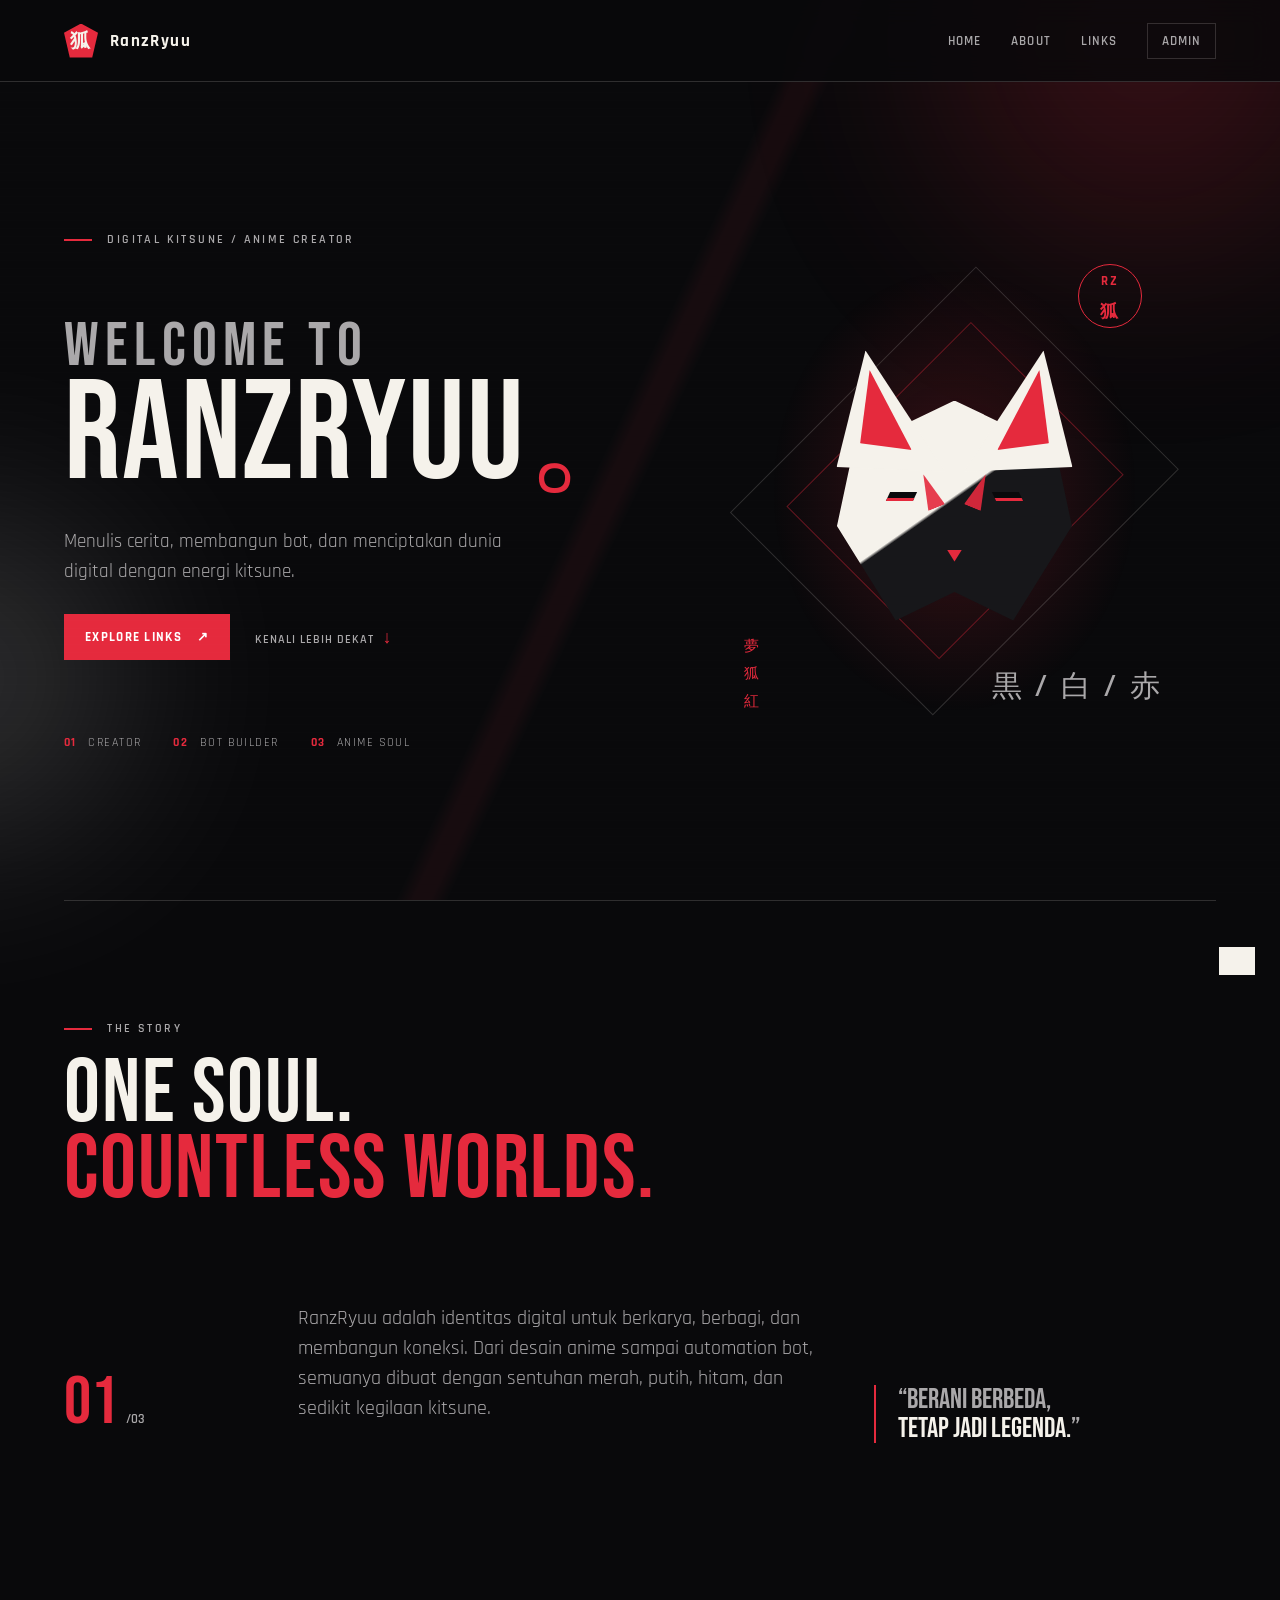
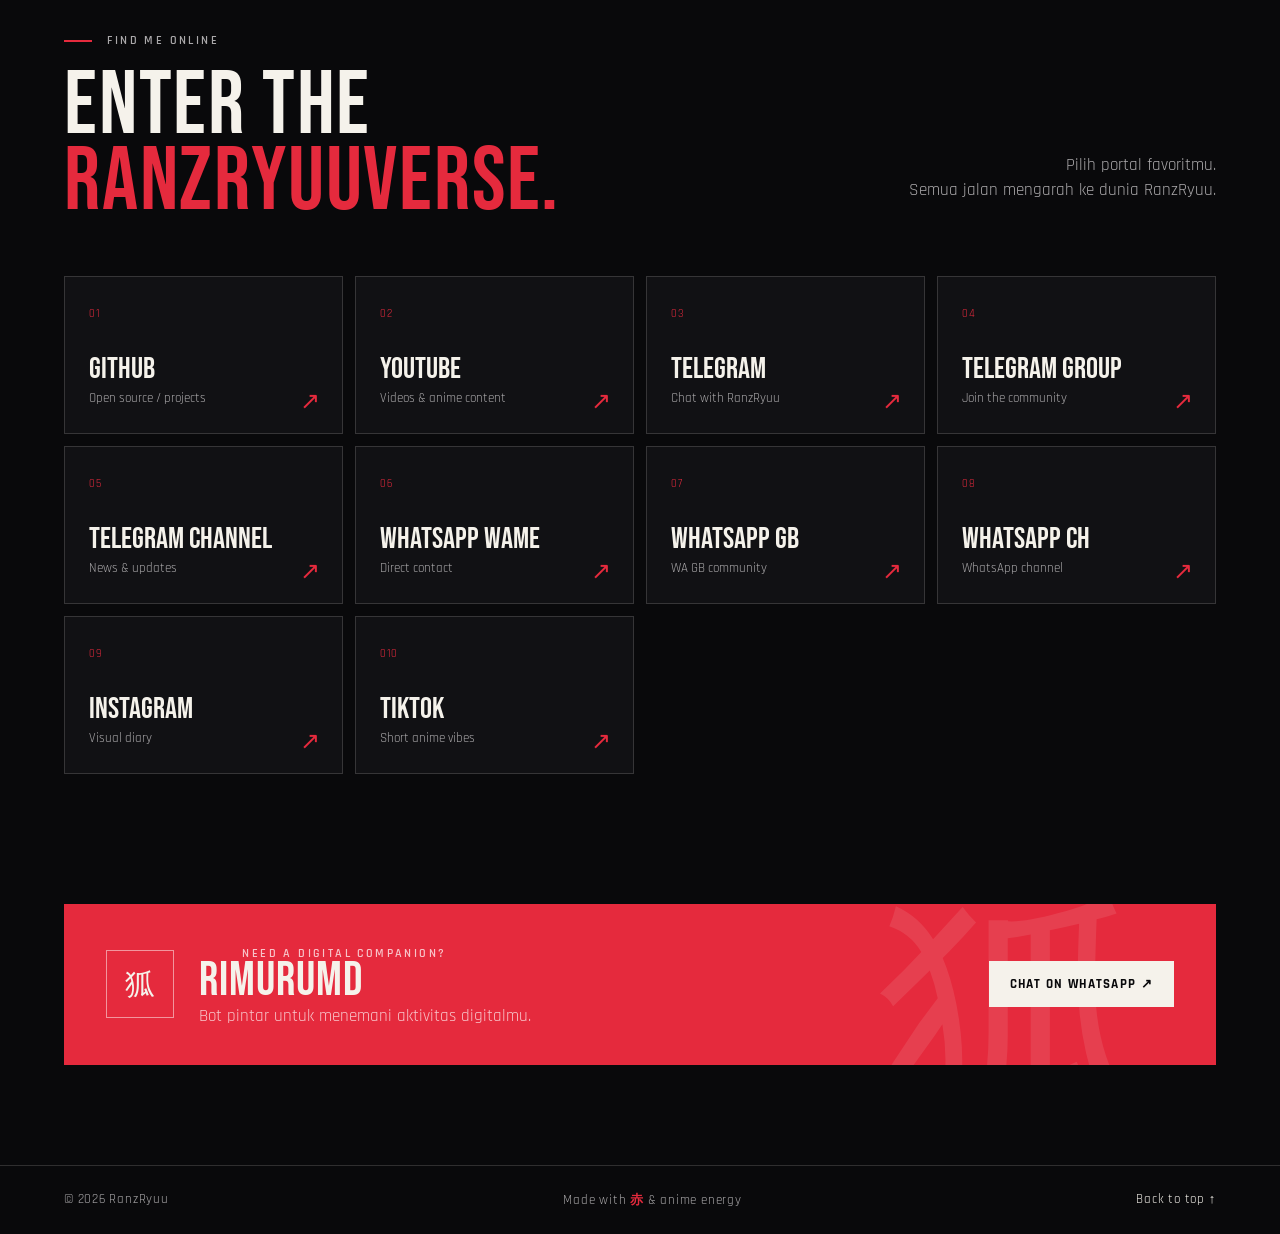
==== index.html @ b87f6af0 "Fix asset paths for admin route" ====
<!doctype html>
<html lang="id">
<head>
  <meta charset="UTF-8" />
  <meta name="viewport" content="width=device-width, initial-scale=1.0" />
  <meta name="theme-color" content="#0b0b0d" />
  <meta name="description" content="Portfolio RanzRyuu — anime creator, bot builder, and digital kitsune." />
  <title>RanzRyuu — Portfolio</title>
  <link rel="preconnect" href="https://fonts.googleapis.com" />
  <link rel="preconnect" href="https://fonts.gstatic.com" crossorigin />
  <link href="https://fonts.googleapis.com/css2?family=Bebas+Neue&family=Rajdhani:wght@400;500;600;700&display=swap" rel="stylesheet" />
  <link rel="stylesheet" href="/style.css" />
</head>
<body>
  <div class="ambient ambient-one"></div>
  <div class="ambient ambient-two"></div>
  <header class="site-header">
    <a class="brand" href="#home" aria-label="RanzRyuu home"><span class="brand-mark">狐</span><span data-bind="name">RanzRyuu</span></a>
    <nav class="nav-links" aria-label="Navigasi utama">
      <a href="#home">Home</a><a href="#about">About</a><a href="#links">Links</a>
      <a class="admin-link" href="/ranzryuuxxnx/adminih">Admin</a>
    </nav>
    <button class="menu-toggle" type="button" aria-label="Buka menu">☰</button>
  </header>

  <main>
    <section id="home" class="hero section-shell">
      <div class="hero-copy">
        <p class="eyebrow"><span></span> Digital Kitsune / Anime Creator</p>
        <h1><span class="thin">WELCOME TO</span><br /><strong data-bind="name">RanzRyuu</strong><em>。</em></h1>
        <p class="hero-description" data-bind="tagline">Menulis cerita, membangun bot, dan menciptakan dunia digital dengan energi kitsune.</p>
        <div class="hero-actions"><a class="button button-red" href="#links">Explore Links <span>↗</span></a><a class="text-link" href="#about">Kenali lebih dekat <span>↓</span></a></div>
        <div class="hero-meta"><span><b>01</b> Creator</span><span><b>02</b> Bot Builder</span><span><b>03</b> Anime Soul</span></div>
      </div>
      <div class="hero-art" aria-label="Ilustrasi kitsune abstrak">
        <div class="seal">RZ<br /><small>狐</small></div>
        <div class="fox-head"><div class="ear ear-left"></div><div class="ear ear-right"></div><div class="fox-face"><span class="eye eye-left"></span><span class="eye eye-right"></span><span class="nose"></span><span class="mark mark-left"></span><span class="mark mark-right"></span></div></div>
        <div class="vertical-jp">夢 · 狐 · 紅</div>
        <div class="art-caption">黒 / 白 / 赤</div>
      </div>
    </section>

    <section id="about" class="about section-shell">
      <div class="section-heading"><p class="eyebrow"><span></span> The story</p><h2>ONE SOUL.<br /><span>COUNTLESS WORLDS.</span></h2></div>
      <div class="about-grid"><div class="about-number">01<span>/03</span></div><p data-bind="bio">RanzRyuu adalah identitas digital untuk berkarya, berbagi, dan membangun koneksi. Dari desain anime sampai automation bot, semuanya dibuat dengan sentuhan merah, putih, hitam, dan sedikit kegilaan kitsune.</p><div class="quote">“Berani berbeda,<br /><strong>tetap jadi legenda.</strong>”</div></div>
    </section>

    <section id="links" class="links-section section-shell"><div class="section-heading split-heading"><div><p class="eyebrow"><span></span> Find me online</p><h2>ENTER THE<br /><span>RANZRYUUVERSE.</span></h2></div><p class="section-note">Pilih portal favoritmu.<br />Semua jalan mengarah ke dunia RanzRyuu.</p></div><div id="platform-grid" class="platform-grid"></div></section>

    <section class="bot-card section-shell"><div class="bot-icon">狐</div><div><p class="eyebrow"><span></span> Need a digital companion?</p><h2 data-bind="botName">RimuruMD</h2><p data-bind="botDescription">Bot pintar untuk menemani aktivitas digitalmu.</p></div><a id="bot-link" class="button button-white" href="https://wa.me/60xxxxxx" target="_blank" rel="noopener">Chat on WhatsApp ↗</a></section>
  </main>

  <footer class="site-footer"><span>© <span id="year"></span> <span data-bind="name">RanzRyuu</span></span><span>Made with <b>赤</b> & anime energy</span><a href="#home">Back to top ↑</a></footer>
  <div id="toast" class="toast" role="status"></div>
  <script src="/script.js"></script>
</body>
</html>
---- style.css ----
@import url('https://fonts.googleapis.com/css2?family=Bebas+Neue&family=Rajdhani:wght@400;500;600;700&display=swap');
:root{--black:#09090b;--black-2:#111114;--white:#f5f2eb;--muted:#aaa8aa;--red:#e52a3d;--red-dark:#9f1729;--line:rgba(245,242,235,.16);--display:'Bebas Neue',Impact,sans-serif;--body:'Rajdhani',Arial,sans-serif}*{box-sizing:border-box}html{scroll-behavior:smooth}body{margin:0;background-color:var(--black);background-image:linear-gradient(rgba(9,9,11,.82),rgba(9,9,11,.92)),var(--wallpaper);background-size:cover;background-position:center;background-attachment:fixed;color:var(--white);font-family:var(--body);font-size:17px;overflow-x:hidden}body:before{content:"";position:fixed;inset:0;pointer-events:none;opacity:.12;background-image:linear-gradient(115deg,transparent 0 48%,rgba(229,42,61,.5) 49% 50%,transparent 51%),repeating-linear-gradient(0deg,transparent 0 7px,rgba(255,255,255,.04) 8px);mix-blend-mode:screen}.ambient{position:fixed;z-index:-1;border-radius:50%;filter:blur(110px);opacity:.2;pointer-events:none}.ambient-one{width:420px;height:420px;background:var(--red);top:-170px;right:-80px}.ambient-two{width:300px;height:300px;background:#fff;bottom:8%;left:-190px}.site-header{height:82px;padding:0 5vw;display:flex;align-items:center;justify-content:space-between;border-bottom:1px solid var(--line);position:sticky;top:0;z-index:10;background:rgba(9,9,11,.84);backdrop-filter:blur(14px)}.brand{display:flex;align-items:center;gap:12px;color:var(--white);text-decoration:none;font-weight:700;letter-spacing:.08em}.brand-mark{display:grid;place-items:center;background:var(--red);width:34px;height:34px;clip-path:polygon(50% 0,100% 27%,83% 100%,17% 100%,0 27%);font-size:20px}.nav-links{display:flex;gap:30px;align-items:center}.nav-links a,.text-link{color:var(--muted);text-decoration:none;font-weight:600;letter-spacing:.08em;text-transform:uppercase;font-size:13px;transition:.25s}.nav-links a:hover,.text-link:hover{color:var(--white)}.admin-link{border:1px solid var(--line);padding:9px 14px}.menu-toggle{display:none;background:none;border:0;color:var(--white);font-size:25px}.section-shell{width:min(1160px,90vw);margin:auto}.hero{min-height:calc(100vh - 82px);display:grid;grid-template-columns:1.08fr .92fr;align-items:center;gap:5vw;padding:70px 0}.eyebrow{font-size:12px;letter-spacing:.2em;text-transform:uppercase;color:var(--muted);font-weight:600;margin:0 0 20px}.eyebrow span{display:inline-block;width:28px;height:2px;background:var(--red);vertical-align:middle;margin-right:10px}.hero h1{font-family:var(--display);font-size:clamp(70px,11vw,150px);line-height:.8;letter-spacing:.01em;font-weight:400;margin:0}.hero h1 .thin{font-size:.44em;letter-spacing:.1em;color:var(--muted)}.hero h1 strong{font-weight:400}.hero h1 em{color:var(--red);font-style:normal}.hero-description{max-width:450px;color:var(--muted);line-height:1.55;margin:35px 0 28px;font-size:19px}.hero-actions{display:flex;align-items:center;gap:25px}.button{display:inline-flex;align-items:center;gap:15px;text-decoration:none;text-transform:uppercase;letter-spacing:.1em;font-weight:700;font-size:13px;padding:15px 21px;transition:.25s}.button-red{background:var(--red);color:#fff}.button-red:hover{background:#ff4657;transform:translateY(-3px)}.button-white{background:var(--white);color:var(--black)}.button-white:hover{background:var(--red);color:#fff}.text-link{font-size:12px}.text-link span{color:var(--red);font-size:18px;margin-left:5px}.hero-meta{display:flex;gap:32px;margin-top:75px;color:var(--muted);font-size:12px;text-transform:uppercase;letter-spacing:.12em}.hero-meta b{color:var(--red);margin-right:7px}.hero-art{height:540px;position:relative;display:grid;place-items:center;background:radial-gradient(ellipse at center,rgba(229,42,61,.22),transparent 58%)}.hero-art:before,.hero-art:after{content:"";position:absolute;border:1px solid var(--line);transform:rotate(45deg);width:64%;height:64%}.hero-art:after{width:48%;height:48%;border-color:rgba(229,42,61,.4)}.seal{position:absolute;top:8%;right:8%;width:64px;height:64px;border:1px solid var(--red);border-radius:50%;display:grid;place-items:center;text-align:center;color:var(--red);font-weight:700;letter-spacing:.1em;font-size:13px;line-height:12px;z-index:2}.seal small{font-size:18px}.fox-head{position:relative;width:255px;height:285px;z-index:1}.fox-face{position:absolute;width:235px;height:220px;left:10px;top:52px;background:linear-gradient(145deg,#f5f2eb 0 46%,#17171a 47% 100%);clip-path:polygon(50% 0,93% 22%,100% 57%,75% 100%,50% 87%,25% 100%,0 57%,7% 22%);filter:drop-shadow(0 20px 30px rgba(0,0,0,.5))}.ear{position:absolute;top:0;width:105px;height:135px;background:var(--white);clip-path:polygon(50% 0,100% 100%,0 80%);z-index:2}.ear-left{left:0;transform:rotate(-12deg)}.ear-right{right:0;transform:scaleX(-1) rotate(-12deg)}.ear:after{content:"";position:absolute;inset:20px 28px 28px;background:var(--red);clip-path:inherit}.eye{position:absolute;top:91px;width:27px;height:9px;background:var(--black);transform:skew(-25deg);border-bottom:3px solid var(--red)}.eye-left{left:51px}.eye-right{right:51px;transform:skew(25deg)}.nose{position:absolute;width:15px;height:12px;bottom:59px;left:110px;background:var(--red);clip-path:polygon(50% 100%,0 0,100% 0)}.mark{position:absolute;width:18px;height:36px;top:72px;background:var(--red);opacity:.9;clip-path:polygon(50% 0,100% 100%,0 100%)}.mark-left{left:84px;transform:rotate(-22deg)}.mark-right{right:84px;transform:rotate(22deg)}.vertical-jp{position:absolute;left:2%;bottom:14%;writing-mode:vertical-rl;color:var(--red);font-size:15px;letter-spacing:.28em}.art-caption{position:absolute;right:3%;bottom:10%;font-family:var(--display);font-size:30px;letter-spacing:.14em;color:var(--muted)}.about{padding:120px 0 130px;border-top:1px solid var(--line)}.section-heading h2,.bot-card h2{font-family:var(--display);font-weight:400;font-size:clamp(53px,7vw,92px);line-height:.85;margin:0;letter-spacing:.02em}.section-heading h2 span{color:var(--red)}.about-grid{display:grid;grid-template-columns:.35fr 1fr .65fr;gap:50px;align-items:end;margin-top:75px}.about-number{font-family:var(--display);font-size:68px;color:var(--red)}.about-number span{font:600 13px var(--body);color:var(--muted);margin-left:8px}.about-grid p{font-size:20px;line-height:1.5;color:var(--muted);max-width:530px}.quote{border-left:2px solid var(--red);padding-left:22px;font-family:var(--display);font-size:28px;line-height:1.05;color:var(--muted)}.quote strong{color:var(--white);font-weight:400}.links-section{padding:60px 0 130px}.split-heading{display:flex;justify-content:space-between;align-items:end}.section-note{color:var(--muted);text-align:right;line-height:1.5}.platform-grid{display:grid;grid-template-columns:repeat(4,1fr);gap:12px;margin-top:55px}.platform-card{position:relative;min-height:145px;padding:24px;background:var(--black-2);border:1px solid var(--line);text-decoration:none;color:var(--white);overflow:hidden;transition:.3s}.platform-card:hover{border-color:var(--red);transform:translateY(-5px);background:#171116}.platform-card:after{content:"↗";position:absolute;right:22px;bottom:16px;color:var(--red);font-size:24px}.platform-number{font-size:11px;color:var(--red);letter-spacing:.1em}.platform-card h3{font-family:var(--display);font-size:30px;font-weight:400;margin:28px 0 0}.platform-card p{color:var(--muted);font-size:13px;margin:3px 0}.bot-card{display:flex;align-items:center;gap:25px;padding:38px 42px;margin-bottom:100px;background:var(--red);position:relative;overflow:hidden}.bot-card:after{content:"狐";position:absolute;right:5%;top:-70px;font-size:280px;opacity:.1;font-family:serif}.bot-icon{width:68px;height:68px;border:1px solid rgba(255,255,255,.5);display:grid;place-items:center;font-size:30px;z-index:1}.bot-card h2{font-size:48px}.bot-card p{margin:4px 0 0;color:rgba(255,255,255,.72)}.bot-card .button{margin-left:auto;z-index:1}.site-footer{border-top:1px solid var(--line);padding:25px 5vw;display:flex;justify-content:space-between;color:var(--muted);font-size:13px;letter-spacing:.06em}.site-footer b{color:var(--red)}.site-footer a{color:var(--white);text-decoration:none}.toast{position:fixed;bottom:25px;right:25px;padding:14px 18px;background:var(--white);color:var(--black);font-weight:600;transform:translateY(100px);transition:.3s;z-index:30}.toast.show{transform:translateY(0)}
@media(max-width:760px){.site-header{height:70px}.nav-links{display:none;position:absolute;top:70px;left:0;right:0;background:var(--black-2);padding:20px 5vw;flex-direction:column;align-items:flex-start;border-bottom:1px solid var(--line)}.nav-links.open{display:flex}.menu-toggle{display:block}.hero{grid-template-columns:1fr;padding:75px 0 80px}.hero-art{height:410px;order:-1}.hero h1{font-size:85px}.hero-meta{margin-top:45px;gap:16px;flex-wrap:wrap}.hero-description{font-size:17px}.about{padding:80px 0}.about-grid{grid-template-columns:1fr;gap:18px;margin-top:45px}.about-number{font-size:48px}.quote{margin-top:15px}.links-section{padding-bottom:80px}.split-heading{display:block}.section-note{text-align:left;margin-top:24px}.platform-grid{grid-template-columns:repeat(2,1fr);margin-top:35px}.platform-card{min-height:130px}.bot-card{padding:28px 23px;flex-wrap:wrap;margin-bottom:60px}.bot-card .button{margin-left:0}.site-footer{flex-direction:column;gap:12px}.art-caption{font-size:20px}}

/* Admin settings */
.admin-page{min-height:100vh;background:var(--black)}.admin-back{color:var(--muted);text-decoration:none;font-size:13px;letter-spacing:.1em;text-transform:uppercase}.admin-back:hover{color:var(--white)}.admin-shell{width:min(980px,90vw);margin:0 auto;padding:80px 0}.admin-intro{margin-bottom:44px}.admin-intro h1{font:400 clamp(65px,10vw,110px)/.8 var(--display);margin:0}.admin-intro h1 span{color:var(--red)}.admin-intro>p:last-child{color:var(--muted);max-width:650px;line-height:1.5}.admin-card{background:var(--black-2);border:1px solid var(--line);padding:28px;margin:16px 0}.admin-card h2{font:400 35px var(--display);margin:0 0 22px;color:var(--white)}.form-grid{display:grid;grid-template-columns:1fr 1fr;gap:17px}label{display:flex;flex-direction:column;gap:7px;color:var(--muted);font-size:13px;text-transform:uppercase;letter-spacing:.1em;font-weight:600}.full{grid-column:1/-1}input,textarea{width:100%;border:1px solid var(--line);background:#08080a;color:var(--white);font:500 16px var(--body);padding:12px 14px;outline:none;resize:vertical}input:focus,textarea:focus{border-color:var(--red)}.card-title-row{display:flex;align-items:center;justify-content:space-between}.mini-button{background:transparent;border:1px solid var(--red);color:var(--white);padding:8px 12px;font:600 12px var(--body);cursor:pointer;text-transform:uppercase;letter-spacing:.08em}.platform-row{display:grid;grid-template-columns:1fr 1fr 1.4fr 35px;gap:8px;margin-bottom:9px}.platform-row input{font-size:14px;padding:9px}.remove-platform{border:1px solid var(--line);background:transparent;color:var(--red);font-size:22px;cursor:pointer}.admin-actions{display:flex;flex-wrap:wrap;gap:12px;margin-top:25px}.button-outline{border:1px solid var(--line);background:transparent;color:var(--white);cursor:pointer}.button-outline:hover{border-color:var(--red);color:var(--red)}.admin-note{color:var(--muted);font-size:13px;margin-top:35px}.admin-note code{color:var(--red);font-family:monospace}@media(max-width:760px){.admin-shell{padding:55px 0}.form-grid{grid-template-columns:1fr}.full{grid-column:auto}.platform-row{grid-template-columns:1fr 35px}.platform-row input:nth-child(3){grid-column:1/-1}.platform-row input:nth-child(2){grid-column:1}.remove-platform{grid-column:2;grid-row:1}.admin-back{font-size:11px}.site-header .brand{font-size:14px}}
/* Admin login */
.admin-header-actions{display:flex;align-items:center;gap:20px}.admin-logout{background:transparent;border:1px solid var(--line);color:var(--muted);padding:8px 12px;text-transform:uppercase;letter-spacing:.1em;font:600 11px var(--body);cursor:pointer}.admin-logout:hover{border-color:var(--red);color:var(--red)}.login-shell{width:min(500px,90vw);margin:0 auto;padding:14vh 0}.login-card{background:var(--black-2);border:1px solid var(--line);padding:42px}.login-card h1{font:400 80px/.8 var(--display);margin:0 0 18px}.login-card h1 span{color:var(--red)}.login-subtitle{color:var(--muted);margin:0 0 30px}.login-card label{margin-top:17px}.login-card .button{border:0;margin-top:22px;cursor:pointer}.login-error{color:var(--red);font-size:14px;min-height:20px;margin:15px 0 0}@media(max-width:760px){.admin-header-actions{gap:10px}.admin-header-actions .admin-back{display:none}.login-shell{padding-top:10vh}.login-card{padding:28px 22px}}
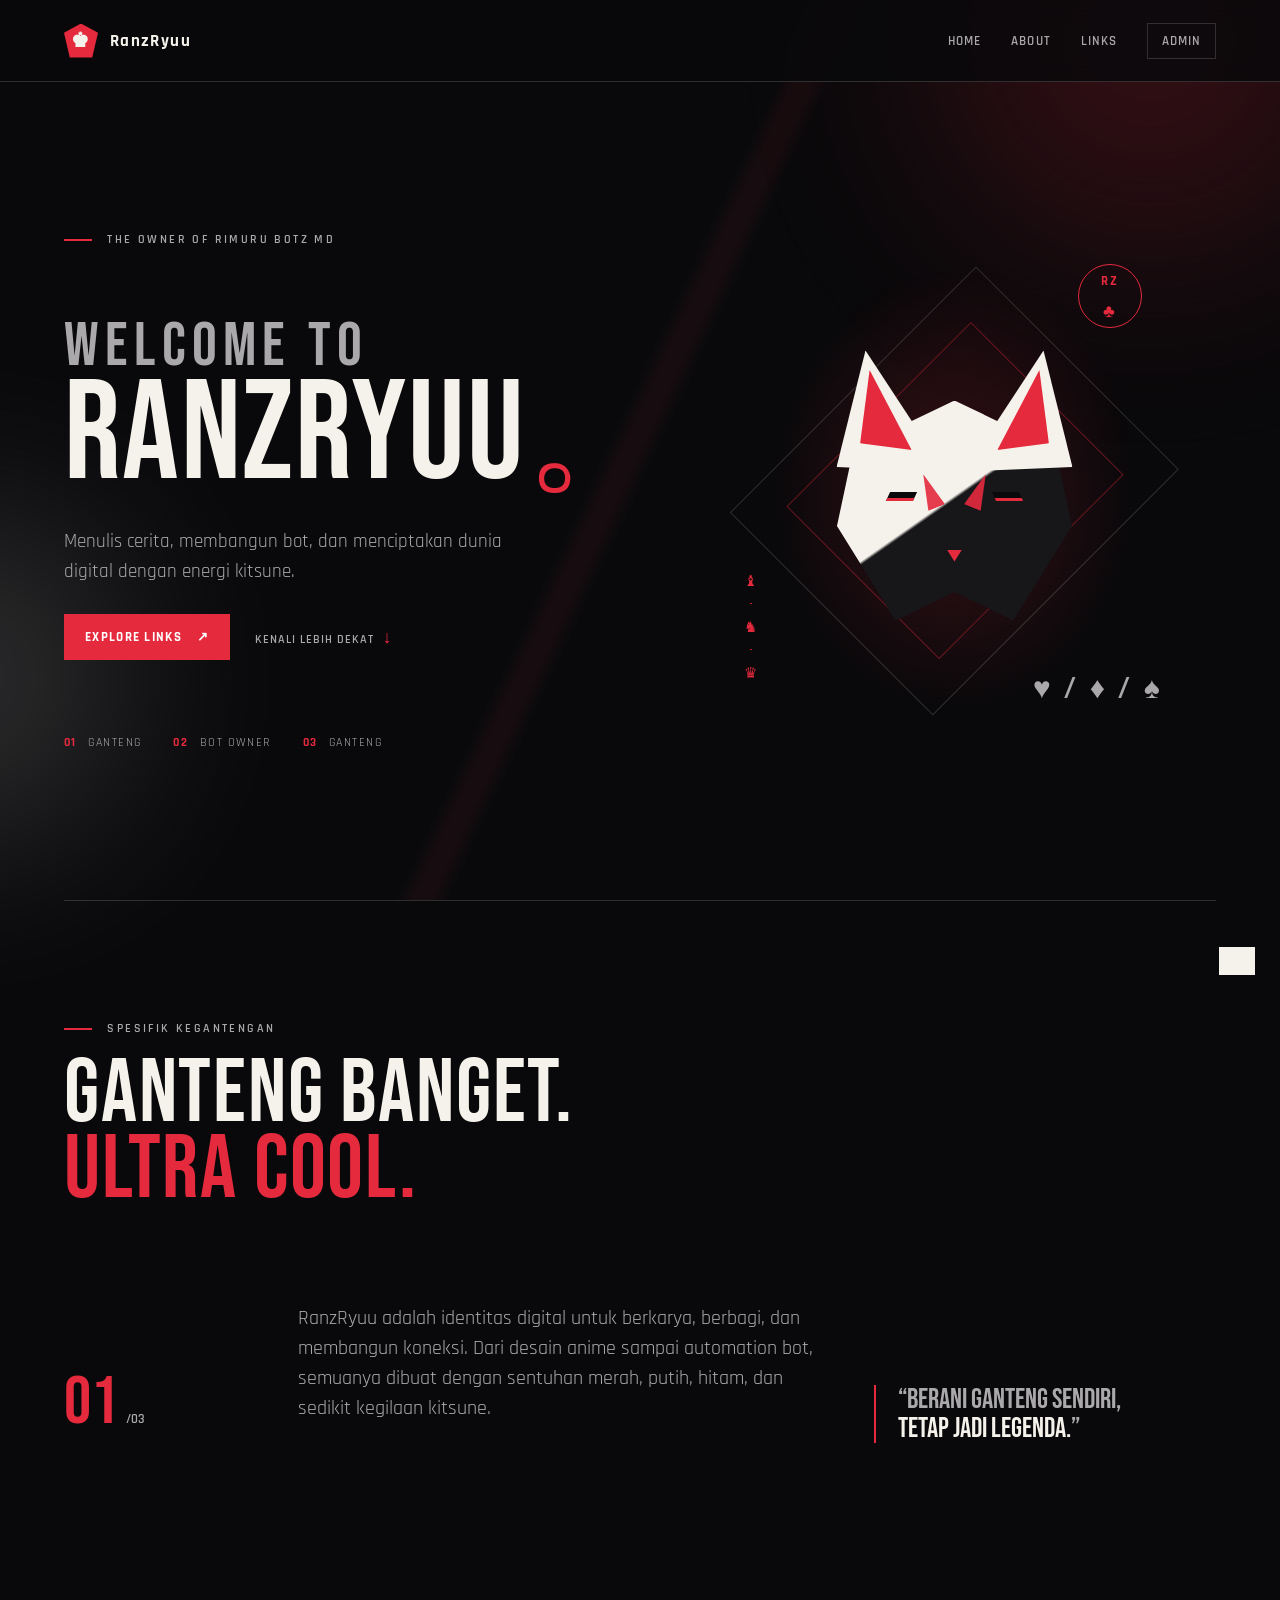
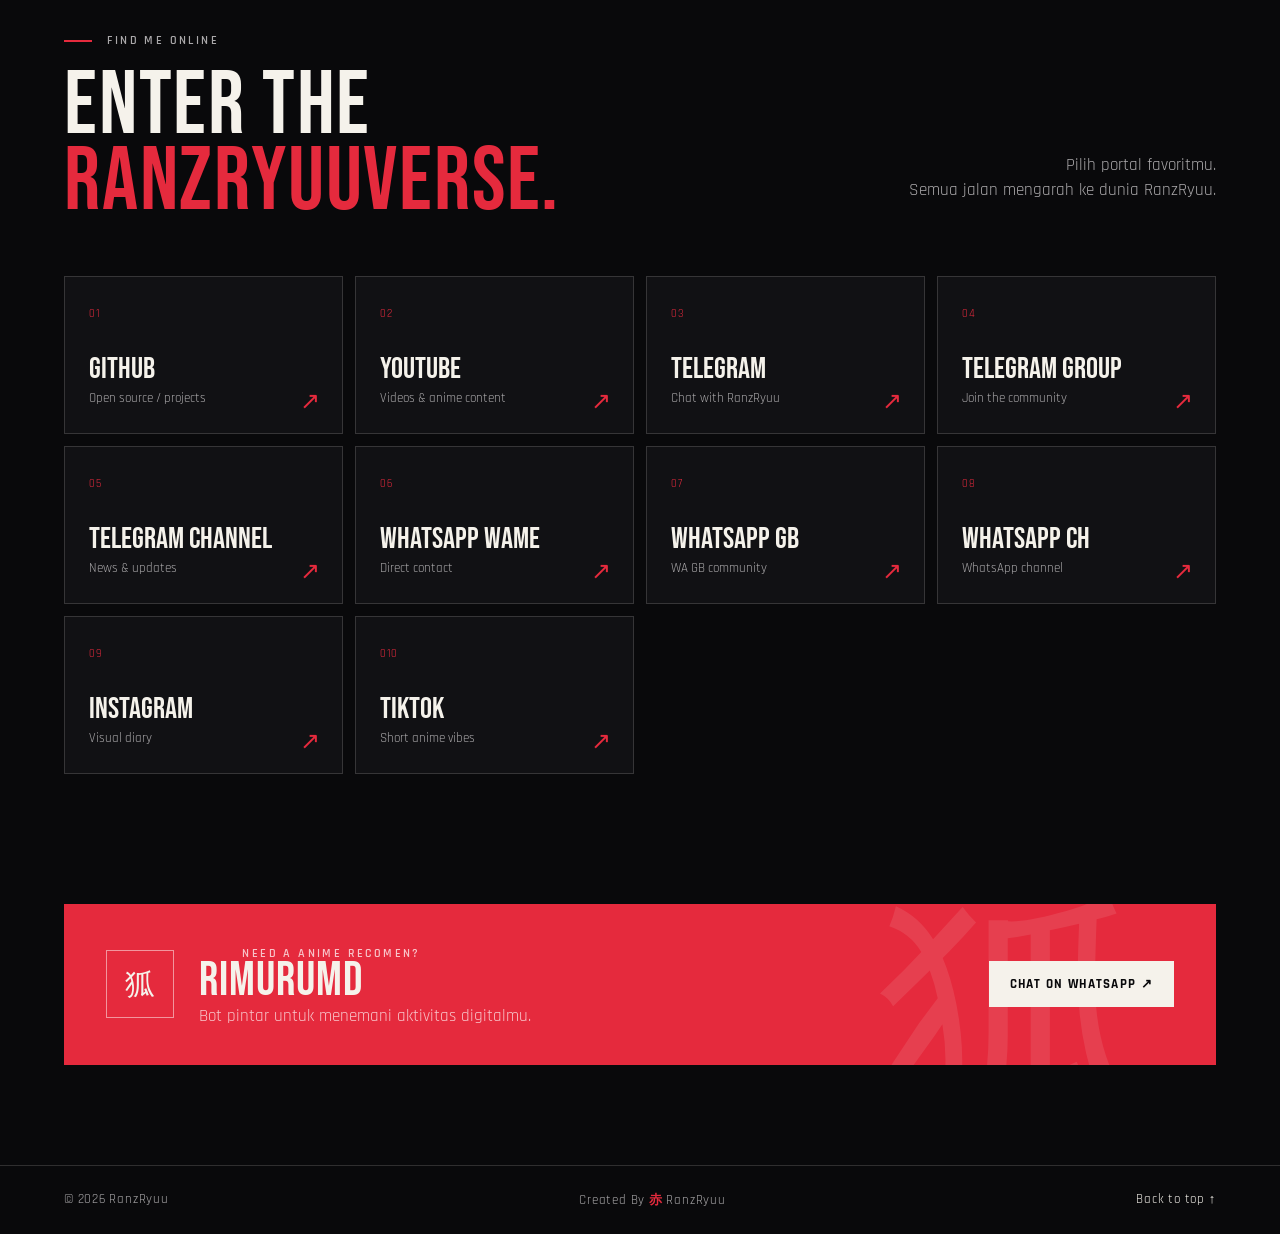
==== commit 4afda4c2: "Update index.html" ====
--- a/index.html
+++ b/index.html
@@ -15,7 +15,7 @@
   <div class="ambient ambient-one"></div>
   <div class="ambient ambient-two"></div>
   <header class="site-header">
-    <a class="brand" href="#home" aria-label="RanzRyuu home"><span class="brand-mark">狐</span><span data-bind="name">RanzRyuu</span></a>
+    <a class="brand" href="#home" aria-label="RanzRyuu home"><span class="brand-mark">♚</span><span data-bind="name">RanzRyuu</span></a>
     <nav class="nav-links" aria-label="Navigasi utama">
       <a href="#home">Home</a><a href="#about">About</a><a href="#links">Links</a>
       <a class="admin-link" href="/ranzryuuxxnx/adminih">Admin</a>
@@ -26,31 +26,31 @@
   <main>
     <section id="home" class="hero section-shell">
       <div class="hero-copy">
-        <p class="eyebrow"><span></span> Digital Kitsune / Anime Creator</p>
-        <h1><span class="thin">WELCOME TO</span><br /><strong data-bind="name">RanzRyuu</strong><em>。</em></h1>
-        <p class="hero-description" data-bind="tagline">Menulis cerita, membangun bot, dan menciptakan dunia digital dengan energi kitsune.</p>
+        <p class="eyebrow"><span></span> The Owner Of Rimuru Botz MD</p>
+        <h1><span class="thin">WELCOME TO</span><br /><strong data-bind="name">MY WEB</strong><em>。</em></h1>
+        <p class="hero-description" data-bind="tagline">SAHABAT ULTRAMAN,UPIN IPIN,DORAEMON,BOBOIBOY,POWER RANGERS,SPONGEBOB,GODZILA.</p>
         <div class="hero-actions"><a class="button button-red" href="#links">Explore Links <span>↗</span></a><a class="text-link" href="#about">Kenali lebih dekat <span>↓</span></a></div>
-        <div class="hero-meta"><span><b>01</b> Creator</span><span><b>02</b> Bot Builder</span><span><b>03</b> Anime Soul</span></div>
+        <div class="hero-meta"><span><b>01</b> Ganteng</span><span><b>02</b> Bot Owner</span><span><b>03</b> Ganteng</span></div>
       </div>
       <div class="hero-art" aria-label="Ilustrasi kitsune abstrak">
-        <div class="seal">RZ<br /><small>狐</small></div>
+        <div class="seal">RZ<br /><small>♣︎</small></div>
         <div class="fox-head"><div class="ear ear-left"></div><div class="ear ear-right"></div><div class="fox-face"><span class="eye eye-left"></span><span class="eye eye-right"></span><span class="nose"></span><span class="mark mark-left"></span><span class="mark mark-right"></span></div></div>
-        <div class="vertical-jp">夢 · 狐 · 紅</div>
-        <div class="art-caption">黒 / 白 / 赤</div>
+        <div class="vertical-jp">♝ · ♞ · ♛</div>
+        <div class="art-caption">♥︎ / ♦︎ / ♠︎</div>
       </div>
     </section>
 
     <section id="about" class="about section-shell">
-      <div class="section-heading"><p class="eyebrow"><span></span> The story</p><h2>ONE SOUL.<br /><span>COUNTLESS WORLDS.</span></h2></div>
-      <div class="about-grid"><div class="about-number">01<span>/03</span></div><p data-bind="bio">RanzRyuu adalah identitas digital untuk berkarya, berbagi, dan membangun koneksi. Dari desain anime sampai automation bot, semuanya dibuat dengan sentuhan merah, putih, hitam, dan sedikit kegilaan kitsune.</p><div class="quote">“Berani berbeda,<br /><strong>tetap jadi legenda.</strong>”</div></div>
+      <div class="section-heading"><p class="eyebrow"><span></span> Spesifik Kegantengan</p><h2>GANTENG BANGET.<br /><span>ULTRA COOL.</span></h2></div>
+      <div class="about-grid"><div class="about-number">01<span>/03</span></div><p data-bind="bio">Ranz Itu Ganteng Banget Jir,Kek Jefri Nichol Campur Tom Holand.</p><div class="quote">“Berani Ganteng Sendiri,<br /><strong>tetap jadi legenda.</strong>”</div></div>
     </section>
 
     <section id="links" class="links-section section-shell"><div class="section-heading split-heading"><div><p class="eyebrow"><span></span> Find me online</p><h2>ENTER THE<br /><span>RANZRYUUVERSE.</span></h2></div><p class="section-note">Pilih portal favoritmu.<br />Semua jalan mengarah ke dunia RanzRyuu.</p></div><div id="platform-grid" class="platform-grid"></div></section>
 
-    <section class="bot-card section-shell"><div class="bot-icon">狐</div><div><p class="eyebrow"><span></span> Need a digital companion?</p><h2 data-bind="botName">RimuruMD</h2><p data-bind="botDescription">Bot pintar untuk menemani aktivitas digitalmu.</p></div><a id="bot-link" class="button button-white" href="https://wa.me/60xxxxxx" target="_blank" rel="noopener">Chat on WhatsApp ↗</a></section>
+    <section class="bot-card section-shell"><div class="bot-icon">狐</div><div><p class="eyebrow"><span></span> Need a anime recomen?</p><h2 data-bind="botName">RimuruMD</h2><p data-bind="botDescription">Bot pintar untuk menemani aktivitas digitalmu.</p></div><a id="bot-link" class="button button-white" href="https://wa.me/60xxxxxx" target="_blank" rel="noopener">Chat on WhatsApp ↗</a></section>
   </main>
 
-  <footer class="site-footer"><span>© <span id="year"></span> <span data-bind="name">RanzRyuu</span></span><span>Made with <b>赤</b> & anime energy</span><a href="#home">Back to top ↑</a></footer>
+  <footer class="site-footer"><span>© <span id="year"></span> <span data-bind="name">Porto</span></span><span>Created By <b>赤</b> RanzRyuu</span><a href="#home">Back to top ↑</a></footer>
   <div id="toast" class="toast" role="status"></div>
   <script src="/script.js"></script>
 </body>
